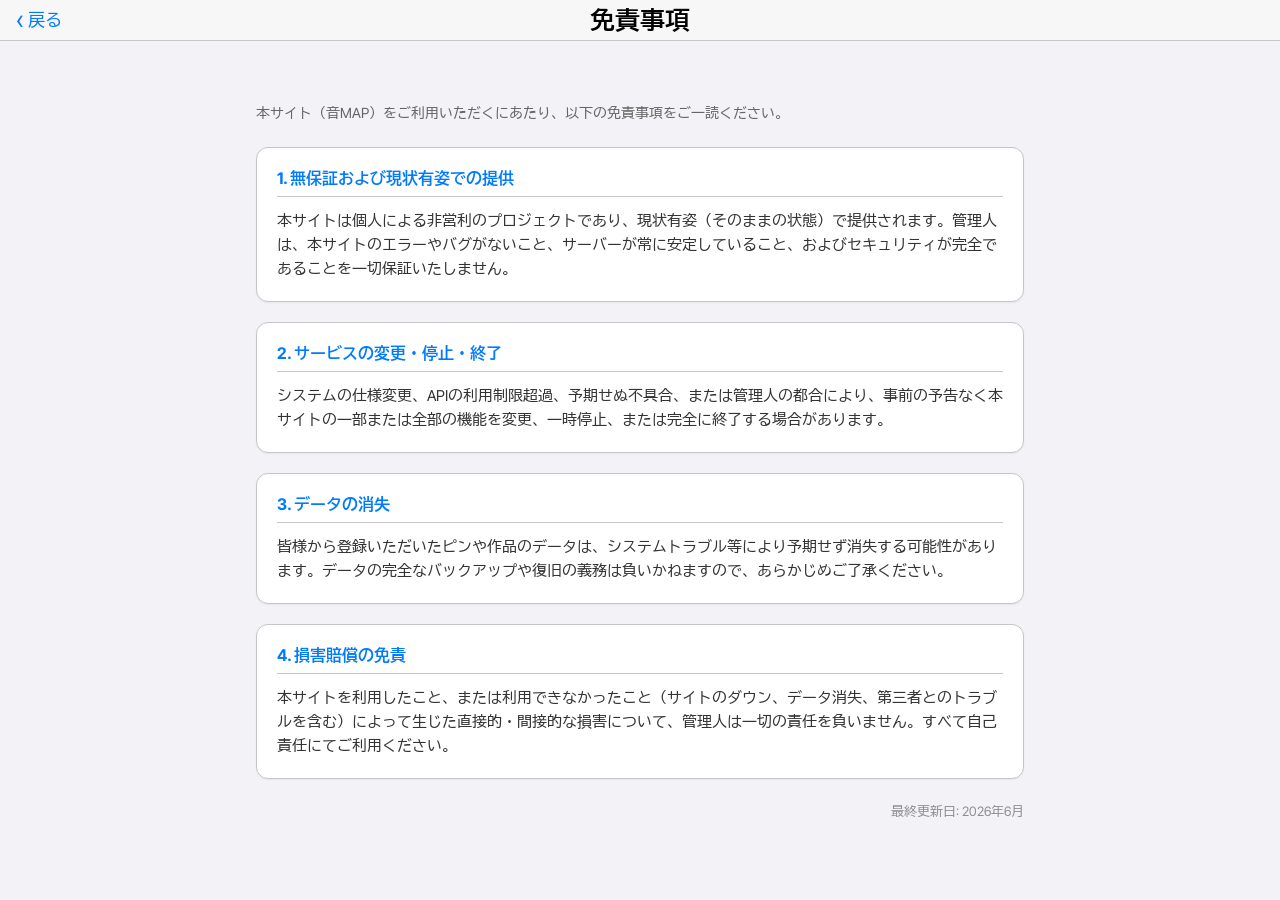
==== policy.html @ 634402af "google登録" ====
<!DOCTYPE html>
<html lang="ja">
<head>
  <meta charset="UTF-8">
  <meta name="viewport" content="width=device-width, initial-scale=1.0, maximum-scale=1.0, user-scalable=no">
  <title>免責事項 - 音MAP</title>
  <link rel="stylesheet" href="css/style.css" />
  <style>
    .policy-container {
      padding: 24px 16px;
    }
    
    .policy-card {
      background: var(--ios-cell-bg);
      border-radius: 12px;
      padding: 20px;
      margin-bottom: 20px;
      border: 0.5px solid var(--ios-border);
      box-shadow: 0 1px 2px rgba(0,0,0,0.05);
    }

    .policy-card h2 {
      font-size: 16px;
      margin-top: 0;
      margin-bottom: 12px;
      color: var(--ios-blue);
      border-bottom: 1px solid var(--ios-border);
      padding-bottom: 8px;
    }

    .policy-card p {
      font-size: 15px;
      line-height: 1.6;
      color: #333;
      margin: 0;
    }

    .last-updated {
      text-align: right;
      font-size: 13px;
      color: #8E8E93;
      margin-top: 24px;
    }
  </style>
</head>
<body>

  <header>
    <a href="javascript:history.back()" class="header-btn back">戻る</a>
    <h1>免責事項</h1>
    <div class="header-spacer"></div>
  </header>

  <main>
    <div class="policy-container">
      
      <p style="font-size: 14px; color: #666; margin-bottom: 24px; line-height: 1.5;">
        本サイト（音MAP）をご利用いただくにあたり、以下の免責事項をご一読ください。
      </p>

      <div class="policy-card">
        <h2>1. 無保証および現状有姿での提供</h2>
        <p>本サイトは個人による非営利のプロジェクトであり、現状有姿（そのままの状態）で提供されます。管理人は、本サイトのエラーやバグがないこと、サーバーが常に安定していること、およびセキュリティが完全であることを一切保証いたしません。</p>
      </div>

      <div class="policy-card">
        <h2>2. サービスの変更・停止・終了</h2>
        <p>システムの仕様変更、APIの利用制限超過、予期せぬ不具合、または管理人の都合により、事前の予告なく本サイトの一部または全部の機能を変更、一時停止、または完全に終了する場合があります。</p>
      </div>

      <div class="policy-card">
        <h2>3. データの消失</h2>
        <p>皆様から登録いただいたピンや作品のデータは、システムトラブル等により予期せず消失する可能性があります。データの完全なバックアップや復旧の義務は負いかねますので、あらかじめご了承ください。</p>
      </div>

      <div class="policy-card">
        <h2>4. 損害賠償の免責</h2>
        <p>本サイトを利用したこと、または利用できなかったこと（サイトのダウン、データ消失、第三者とのトラブルを含む）によって生じた直接的・間接的な損害について、管理人は一切の責任を負いません。すべて自己責任にてご利用ください。</p>
      </div>

      <div class="last-updated">
        最終更新日: 2026年6月
      </div>

    </div>
  </main>

</body>
</html>
---- css/style.css ----
@import url('https://fonts.googleapis.com/css2?family=BIZ+UDGothic&family=Inter+Tight:ital,wght@0,100..900;1,100..900&display=swap');



:root {
  --ios-bg: #F2F2F7;
  --ios-blue: #007AFF;
  --ios-header-bg: rgba(248, 248, 248, 0.9);
  --ios-border: #C6C6C8;
  --ios-cell-bg: #FFFFFF;
}

body, html {
  margin: 0; padding: 0; height: 100%;
  font-family: "Inter Tight", "BIZ UDGothic", sans-serif;
  background-color: var(--ios-bg);
  -webkit-font-smoothing: antialiased;
  color: #000;
  width: 800px;
  margin-left: auto;
  margin-right: auto;
}
/* 追加：フォーム部品にフォントを継承させる */
input, select, button, textarea {
  font-family: inherit;
}
/* 追加：Leafletのデフォルトフォント設定を上書きする */
.leaflet-container {
  font-family: "Inter Tight", "BIZ UDGothic", sans-serif;
}
/* ナビゲーションバー */
header {
  position: fixed;
  top: 0; left: 0; right: 0;
  height: 40px;
  padding-top: env(safe-area-inset-top, 20px);
  background: var(--ios-header-bg);
  backdrop-filter: blur(10px);
  -webkit-backdrop-filter: blur(10px);
  border-bottom: 0.5px solid var(--ios-border);
  display: flex;
  align-items: center;
  justify-content: space-between;
  padding: 0 16px;
  z-index: 1000;
}

header h1 {
  font-size: 25px;
  font-weight: 600;
  margin: 0;
  position: absolute;
  left: 50%;
  transform: translateX(-50%);
}

.header-btn {
  font-size: 17px;
  color: var(--ios-blue);
  text-decoration: none;
}



.header-btn.back {
  display: flex;
  align-items: center;
}
.header-btn.back::before {
  content: '‹';
  font-size: 26px;
  margin-right: 4px;
  line-height: 1;
}

.header-spacer { width: 50px; } /* レイアウト調整用 */

/* リストフォーム共通 */
main {
  padding-top: calc(64px + env(safe-area-inset-top, 20px));
  padding-bottom: 40px;
}

.section-title {
  font-size: 13px;
  color: #6D6D72;
  text-transform: uppercase;
  margin: 20px 16px 8px;
}

.list-group {
  background: var(--ios-cell-bg);
  border-top: 0.5px solid var(--ios-border);
  border-bottom: 0.5px solid var(--ios-border);
}

.list-cell {
  display: flex;
  align-items: center;
  padding: 12px 16px;
  position: relative;
}

.list-cell:not(:last-child)::after {
  content: '';
  position: absolute;
  bottom: 0; left: 16px; right: 0;
  height: 0.5px;
  background-color: var(--ios-border);
}

.list-cell label {
  width: 100px;
  font-size: 17px;
  flex-shrink: 0;
}

.list-cell input, .list-cell select {
  flex-grow: 1;
  border: none;
  background: transparent;
  font-size: 17px;
  color: var(--ios-blue);
  text-align: right;
  outline: none;
  appearance: none;
}

.list-cell input::placeholder { color: #C7C7CC; }
.list-cell select { direction: rtl; }
.list-cell select option { direction: ltr; }

/* ボタン類 */
.btn-container { padding: 24px 16px; }
.submit-btn {
  width: 100%;
  background-color: var(--ios-blue);
  color: white;
  border: none;
  padding: 14px;
  font-size: 17px;
  font-weight: 600;
  border-radius: 12px;
  cursor: pointer;
}
.submit-btn:disabled { background-color: #A2C8F2; }

/* ポップアップ */
.leaflet-popup-content-wrapper { border-radius: 3px; }
.popup-title { font-weight: bold; font-size: 15px; margin-bottom: 4px; }
.popup-meta { color: #8E8E93; font-size: 13px; margin-bottom: 8px; }
.popup-link { display: block; color: var(--ios-blue); text-decoration: none; font-weight: 500; }


@media screen and (max-width: 600px) {
  body, html {
    width: 95%;
    margin: 0 auto;
  }

  header {
    padding: 0 12px;
  }
  
}

.inter-tight {
  font-family: "Inter Tight", sans-serif;
  font-optical-sizing: auto;
  font-style: normal;
}

.biz-udgothic-regular {
  font-family: "BIZ UDGothic", sans-serif;
  font-weight: 400;
  font-style: normal;
}
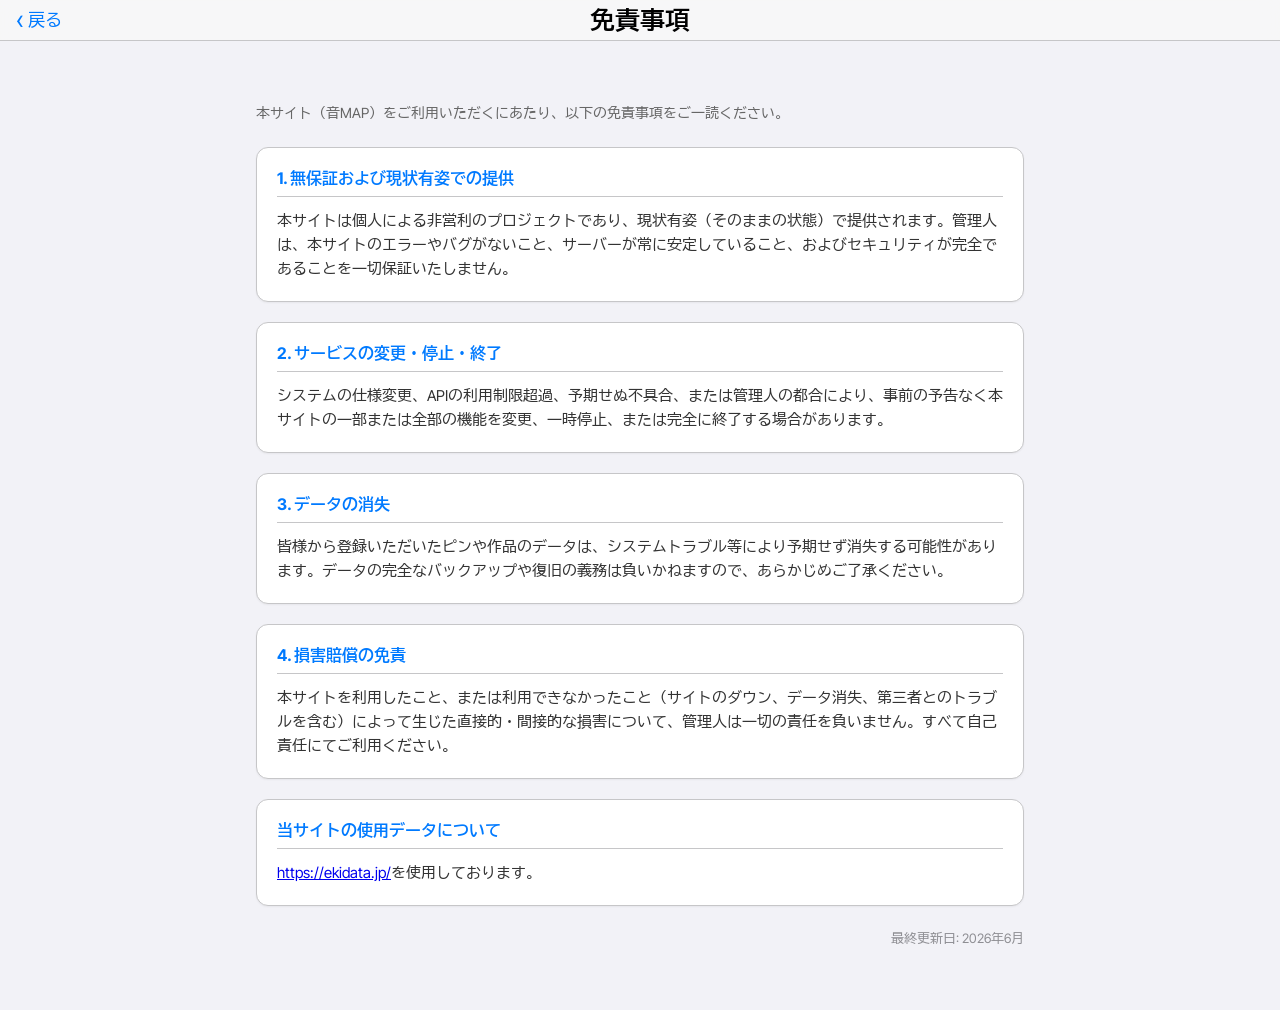
==== commit 85cd3c12: "google登録" ====
--- a/policy.html
+++ b/policy.html
@@ -78,6 +78,11 @@
         <p>本サイトを利用したこと、または利用できなかったこと（サイトのダウン、データ消失、第三者とのトラブルを含む）によって生じた直接的・間接的な損害について、管理人は一切の責任を負いません。すべて自己責任にてご利用ください。</p>
       </div>
 
+      <div class="policy-card">
+        <h2>当サイトの使用データについて</h2>
+        <p><a href="https://ekidata.jp/">https://ekidata.jp/</a>を使用しております。</p>
+      </div>
+
       <div class="last-updated">
         最終更新日: 2026年6月
       </div>
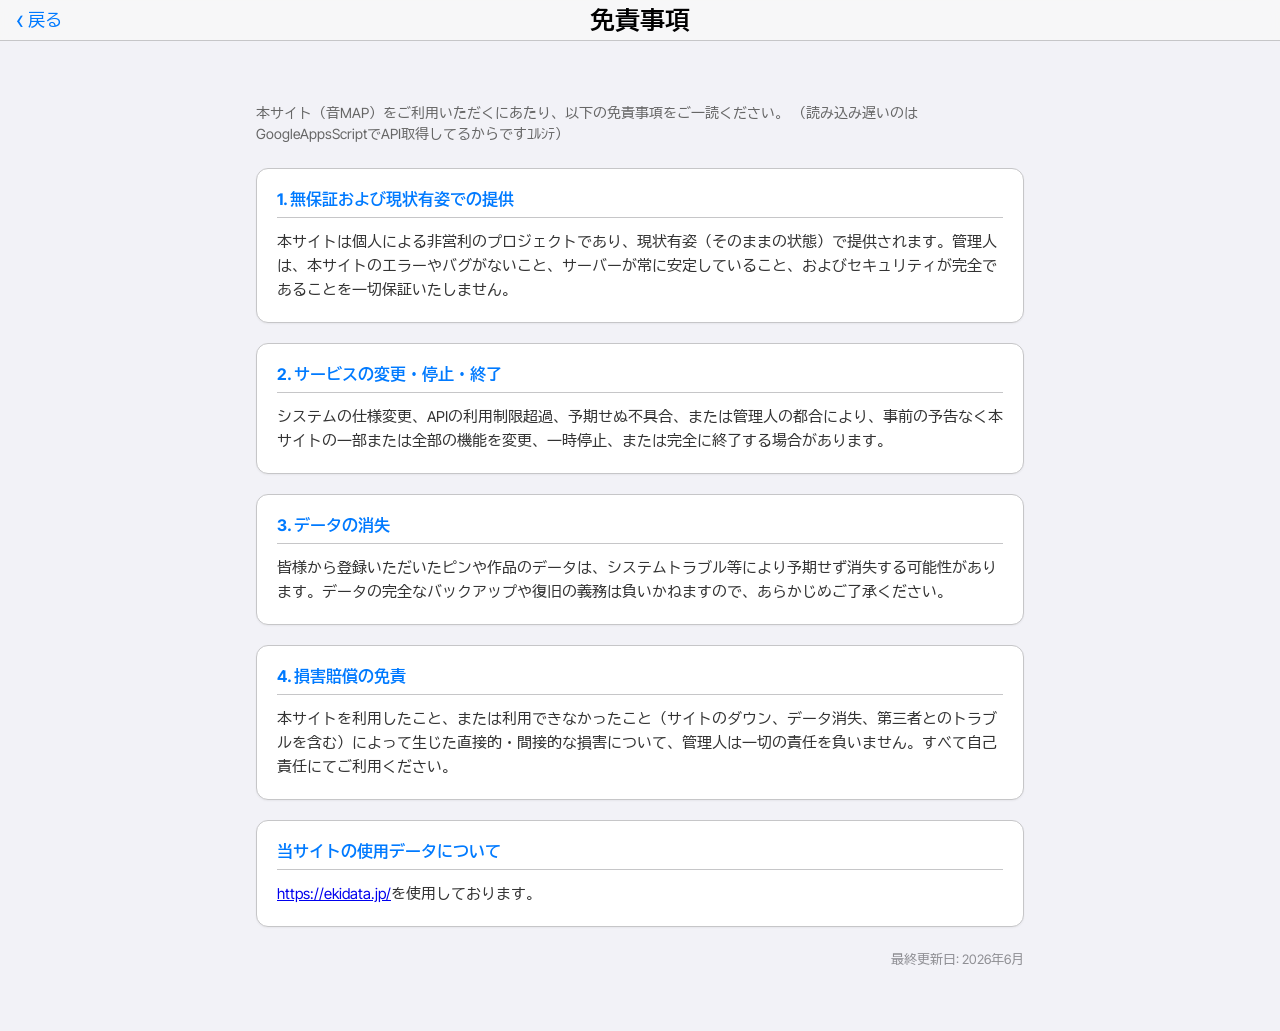
==== commit 47143a79: "r" ====
--- a/policy.html
+++ b/policy.html
@@ -56,6 +56,7 @@
       
       <p style="font-size: 14px; color: #666; margin-bottom: 24px; line-height: 1.5;">
         本サイト（音MAP）をご利用いただくにあたり、以下の免責事項をご一読ください。
+        （読み込み遅いのはGoogleAppsScriptでAPI取得してるからですﾕﾙｼﾃ）
       </p>
 
       <div class="policy-card">
